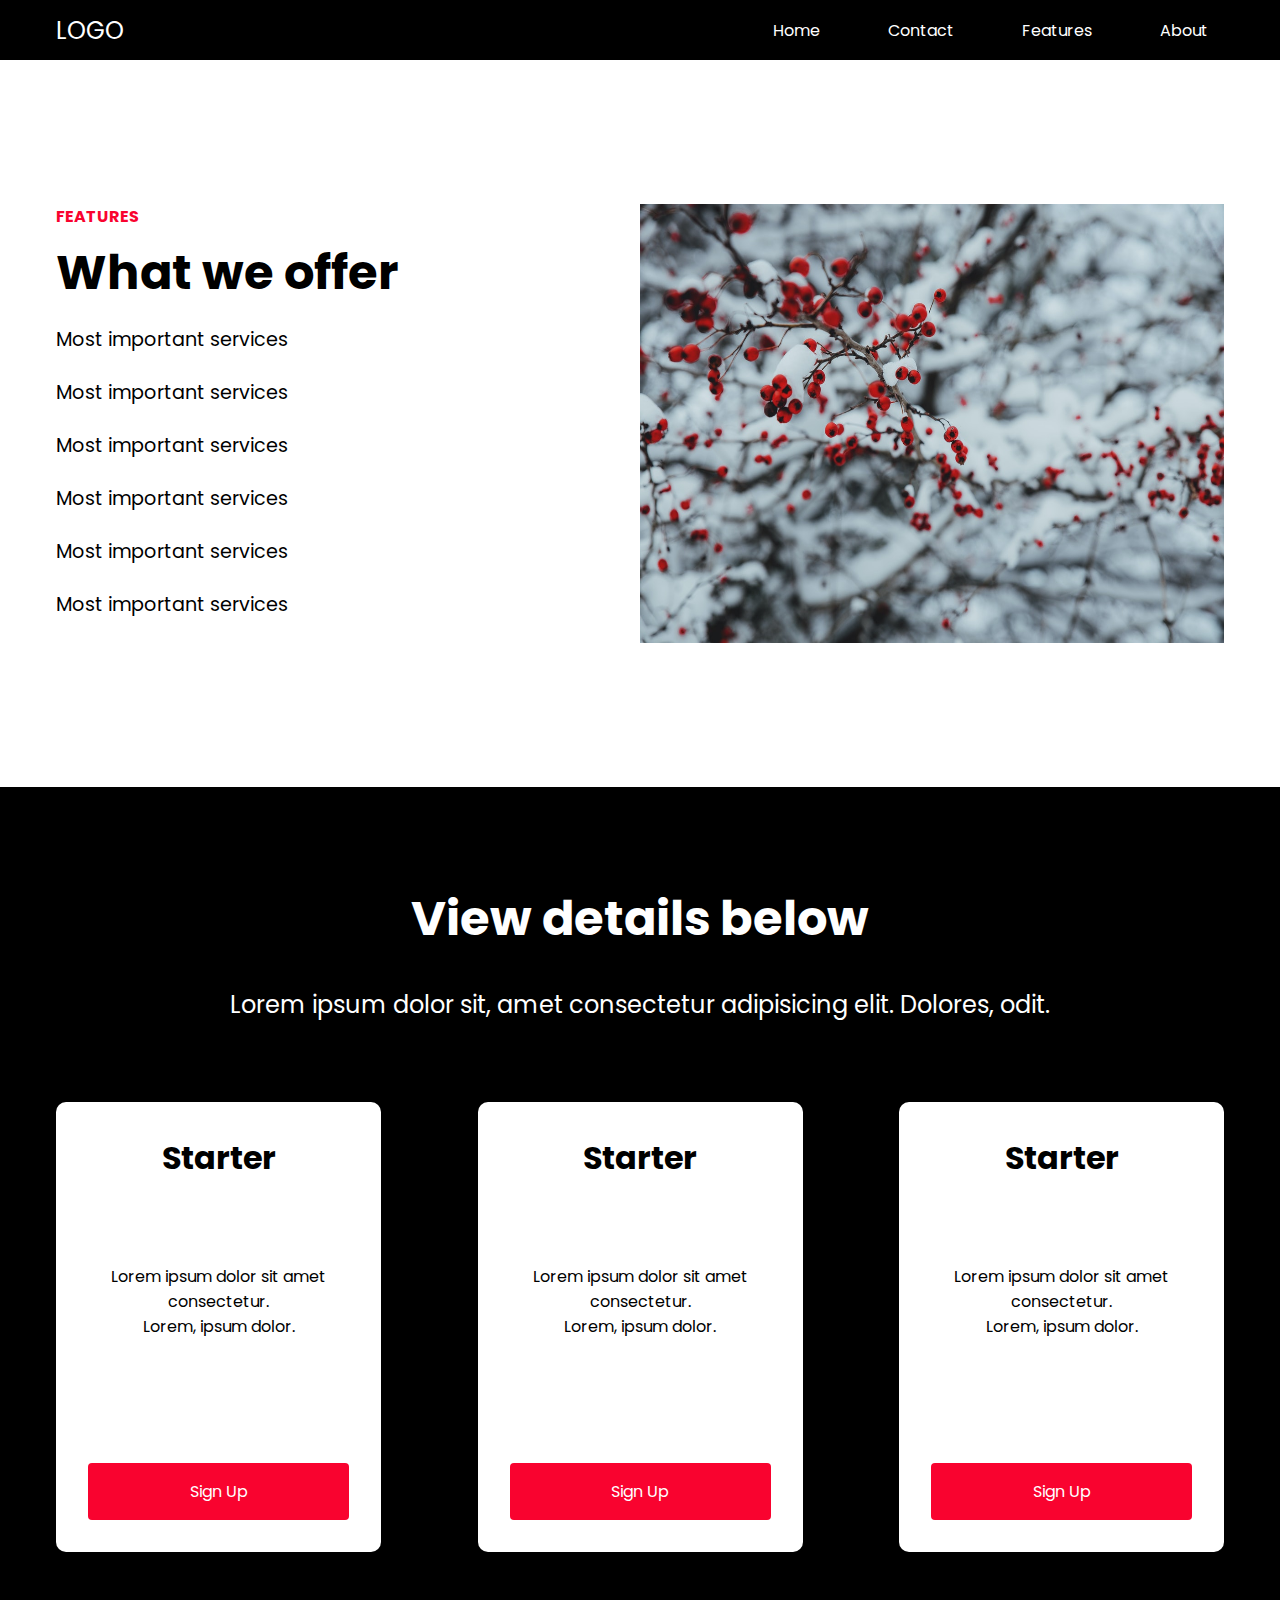
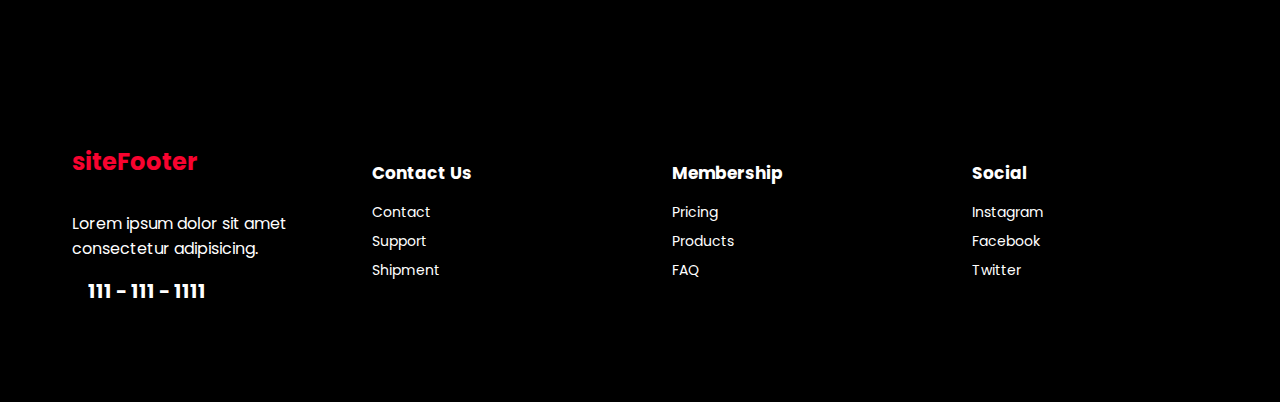
==== features.html @ 0b50f794 "fully made with pages" ====
<!DOCTYPE html>
<html lang="en">
<head>
    <meta charset="UTF-8">
    <meta http-equiv="X-UA-Compatible" content="IE=edge">
    <meta name="viewport" content="width=device-width, initial-scale=1.0">
    <link rel="stylesheet" href="./styles.css">   
    <link rel="stylesheet" href="https://use.fontawesome.com/releases/v5.15.2/css/all.css" integrity="sha384-vSIIfh2YWi9wW0r9iZe7RJPrKwp6bG+s9QZMoITbCckVJqGCCRhc+ccxNcdpHuYu" crossorigin="anonymous"> 
    <link rel="preconnect" href="https://fonts.gstatic.com">
    <link href="https://fonts.googleapis.com/css2?family=Poppins:wght@400;700&display=swap" rel="stylesheet">
    <title>Site Template</title>
</head>
<body>

    <nav class="navbar">
        <a href="" class="navbar__logo">LOGO</a>
        <div class="navbar__toggle" id="mobile-menu">
            <span class="bar"></span>
            <span class="bar"></span>
            <span class="bar"></span>
        </div>
        <div class="navbar__menu">
            <a href="./index.html" class="navbar__link">Home</a>
            <a href="./index.html#fornav" class="navbar__link">Contact</a>
            <a href="./features.html" class="navbar__link">Features</a>
            <a href="./gridpage.html" class="navbar__link">About</a>
        </div>
    </nav>

    <div class="services">
        <div class="services__container">
            <div>
                <p class="topline">Features</p>
                <h1 class="services__heading">What we offer</h1>
                <div class="services__features">
                    <p class="services__feature"><i class="far fa-check-square"></i>Most important services</p>
                    <p class="services__feature"><i class="far fa-check-square"></i>Most important services</p>
                    <p class="services__feature"><i class="far fa-check-square"></i>Most important services</p>
                    <p class="services__feature"><i class="far fa-check-square"></i>Most important services</p>
                    <p class="services__feature"><i class="far fa-check-square"></i>Most important services</p>
                    <p class="services__feature"><i class="far fa-check-square"></i>Most important services</p>
                </div>
            </div>
            <div>
                <img src="./images/bck1.jpg" alt="servicespic" class="services__img" />
            </div>
        </div>
    </div>

    <div class="memberships">
        <h1>View details below</h1>
        <p class="membership__desc">
            Lorem ipsum dolor sit, amet consectetur adipisicing elit. Dolores, odit.
        </p>
        <div class="membership__wrapper">
            <div class="membership__card">
                <div class="membership_title">
                    <i class="fas fa-anchor"></i>
                    <h3>Starter</h3>
                </div>
                <div class="membership__perks">
                    <p>Lorem ipsum dolor sit amet consectetur.
                    <br>Lorem, ipsum dolor.</p>
                </div>
                <a href="/" class="button">Sign Up</a>
            </div>
            <div class="membership__card">
                <div class="membership_title">
                    <i class="fab fa-octopus-deploy"></i>
                    <h3>Starter</h3>
                </div>
                <div class="membership__perks">
                    <p>Lorem ipsum dolor sit amet consectetur.
                    <br>Lorem, ipsum dolor.</p>
                </div>
                <a href="/" class="button">Sign Up</a>
            </div>
            <div class="membership__card">
                <div class="membership_title">
                    <i class="fas fa-fish"></i>
                    <h3>Starter</h3>
                </div>
                <div class="membership__perks">
                    <p>Lorem ipsum dolor sit amet consectetur.
                    <br>Lorem, ipsum dolor.</p>
                </div>
                <a href="/" class="button">Sign Up</a>
            </div>
        </div>
    </div>

    <div class="footer">
        <div class="footer__wrapper">
            <div class="footer__desc">
                <h1>siteFooter</h1>
                <p>Lorem ipsum dolor sit amet consectetur adipisicing.</p>
                <p id="phone"><i class="fas fa-phone-square-alt"></i>111 - 111 - 1111</p>
            </div>
            <div class="footer__links">
                <h2 class="footer__title">Contact Us</h2>
                <a href="/" class="footer__link">Contact</a>
                <a href="/" class="footer__link">Support</a>
                <a href="/" class="footer__link">Shipment</a>
            </div>
        </div>
        <div class="footer__wrapper">
            <div class="footer__links">
                <h2 class="footer__title">Membership</h2>
                <a href="/" class="footer__link">Pricing</a>
                <a href="/" class="footer__link">Products</a>
                <a href="/" class="footer__link">FAQ</a>
            </div>
            <div class="footer__links">
                <h2 class="footer__title">Social</h2>
                <a href="/" class="footer__link">Instagram</a>
                <a href="/" class="footer__link">Facebook</a>
                <a href="/" class="footer__link">Twitter</a>
            </div>
        </div>
    </div>
<script src="./app.js"></script>
</body>
</html>
---- styles.css ----
:root {
    --acolor: #f9032f;
    --bcolor: #000;
    --ccolor: #fff;
}
* {
    box-sizing: border-box;
    margin: 0;
    padding: 0;
    font-family: 'Poppins', sans-serif;
}

/*Nav*/

.navbar {
    position: relative;
    background: var(--bcolor);
    height: 60px;
    padding: 0.5rem calc((100vw - 1200px) / 2);
    display: flex;
    justify-content: space-between;
    align-items: center;
}
.navbar__logo {
    color: var(--ccolor);
    text-decoration: none;
    padding-left: 1rem;
    font-size: 1.5rem;
}
.navbar__link {
    color: var(--ccolor);
    text-decoration: none;
    padding: 0rem, 1rem;
    margin: 2rem;
}
.navbar__link:hover {
    color: var(--acolor);
}

@media screen and (max-width: 768px) {
    body.active {
        overflow-y: hidden;
        overflow-x: hidden;
    }
    .navbar__link {
        display: flex;
        align-items: center;
        justify-content: center;
        margin: 0;
    }

    .navbar__menu {
        display: grid;
        grid-template-columns: 1fr;
        grid-template-rows: repeat(4, 100px);
        position: absolute;
        width: 100%;
        top: -1000px;
    }

    .navbar__menu.active {
        top: 100%;
        opacity: 1;
        z-index: 99;
        height: 100vh;
        font-size: 1.5rem;
        background: var(--bcolor);
    }

    .navbar__toggle .bar {
        width: 25px;
        height: 3px;
        margin: 5px auto;
        transition: all 0.3s ease-in-out;
        background: var(--ccolor);
        display: block;
        cursor: pointer;
    }
    #mobile-menu {
        position: absolute;
        top: 15%;
        right: 5%;
        transform: translate(5%, 20%);
    }
    #mobile-menu.is-active .bar:nth-child(2) {
        opacity: 0;
    }
    #mobile-menu.is-active .bar:nth-child(1) {
        transform: translateY(8px) rotate(45deg);
    }
    #mobile-menu.is-active .bar:nth-child(3) {
        transform: translateY(-8px) rotate(-45deg);
    }
}

/*Hero*/

.hero {
    background: linear-gradient(to right, rgba(0,0,0,0.7), rgba(0,0,0,0)), 
    url('./images/hero.jpg');
    height: 100vh;
    background-position: center;
    background-size: cover;
    padding: 00.5rem calc((100vw - 1200px) / 2);
    display: flex;
    justify-content: flex-start;
    align-items: center;
}
.hero__content {
    color: var(--ccolor);
    padding: 3rem 1rem;
    line-height: 1;
}
.hero__content h1 {
    /*clamp() is nice it scales with the screen size*/
    font-size: clamp(3rem, 8vw, 7rem);
    text-transform: uppercase;
    margin-bottom: 0.5rem;
}
.hero__content p {
    font-size: clamp(1rem, 4vw, 2.5rem);
    text-transform: uppercase;
    margin-bottom: 3rem;
}
.button {
    padding: 1rem 3rem;
    border: none;
    background: var(--acolor);
    color: var(--ccolor);
    font-size: 1rem;
    cursor: pointer;
    outline: none;
    transition: 0.3s ease;
    text-decoration: none;
    border-radius: 4px;
}
.button:hover {
    background: var(--bcolor);
}

/*Services*/

.services {
    padding: 8rem  calc((100vw - 1200px) / 2);
}
.services__container {
    display: grid;
    grid-template-columns: 1fr 1fr;
    padding: 1rem;
}
.services__img {
    width: 100%;
    height: 100%;
}
.topline {
    color: var(--acolor);
    text-transform: uppercase;
    font-weight: bold;
    margin-bottom: 0.5rem;
}
.services__heading {
    margin-bottom: 1rem;
    font-size: clamp(2rem, 6vw, 3rem);
}
.services__features {
    list-style: none;
}
.services__feature {
    margin-bottom: 1.5rem;
    font-size: clamp(1rem, 5vw, 1.2rem);
}
.fa-check-circle {
    margin-right: 0.5rem;
    color: var(--acolor);
}

@media screen and (max-width: 768px) {
    .services__container {
        grid-template-columns: 1fr; 
    }
}

/*Membership*/

.memberships {
    background: var(--bcolor);
    color: var(--ccolor);
    padding: 6rem  calc((100vw - 1200px) / 2);
    text-align: center;
}
.memberships h1 {
    margin-bottom: 1rem;
    font-size: clamp(2rem, 5vw, 3rem);
    padding: 0 1rem;
}
.membership__desc {
    margin-bottom: 3rem;
    font-size: clamp(1rem, 3vw, 1.5rem);
    padding: 1rem;
}
.membership__wrapper {
    display: flex;
    justify-content: space-between;
    align-items: flex-start;
    padding: 1rem;
}
.membership__card {
    padding: 2rem;
    min-height: 450px;
    width: 325px;
    border-radius: 10px;
    background: var(--ccolor);
    color: var(--bcolor);
    display: flex;
    flex-direction: column;
    justify-content: space-between;    
}
.membership__perks {
    min-height: 150px;
}
.membership__card p {
    margin-bottom: 1rem;
}
.membership__card i {
    font-size: 3rem;
    margin-bottom: 2rem;
    color: var(--acolor);
}
.membership__card h3 {
    font-size: clamp(1rem, 5vw, 2rem);
    margin-bottom: 2rem;
}

@media screen and (max-width: 768px) {
    .membership__wrapper {
        flex-direction: column;
        align-items: center; 
    }
    .membership__card {
        width: 90%;
        margin-bottom: 2rem;
    }
}

/*GridCards*/
.grid__net {
    padding: 8rem  calc((100vw - 1200px) / 2);
}
.grid__wrapper {
    display: grid;
    grid-template-columns: 1fr 1fr;
    grid-template-rows: repeat(auto, 350px);
}
.grid__card {
    margin: 1rem;
    border-radius: 10px;
    position: relative;
}
.grid__text {
    padding: 1rem;
}
.grid__text h1 {
    margin-bottom: 1rem;
    font-size: 3rem;
}
.grid__desc {
    font-size: clamp(1rem, 3vw, 1.3rem);
    line-height: 1.4;
}
.grid__card p {
    position: absolute;
    bottom: 30px;
    color: var(--ccolor);
    left: 25px;
    font-size: 3rem;
}
.grid__img {
    width: 100%;
    height: 100%;
    border-radius: 10px;
}

.grid__text:nth-child(1) {
    grid-row: 1 /3;
    grid-column: 2 /3;
}
.grid__text:nth-child(2) {
    grid-row: 5 /6;
    grid-column: 1 /2;
}
.grid__card:nth-child(3) {
    grid-row: 1 /3;
    grid-column: 1 /2;
}
.grid__card:nth-child(4) {
    grid-row: 2 /4;
    grid-column: 2 /3;
}
.grid__card:nth-child(5) {
    grid-row: 3 /5;
    grid-column: 1 /2;
} 
.grid__card:nth-child(6) {
    grid-row: 4 /6;
    grid-column: 2 /3;
}

@media screen and (max-width: 768px) {
    .grid__wrapper {
        grid-template-columns: 1fr;
        grid-template-rows: auto;    
    }
    .grid__text:nth-child(1) {
        grid-row: 1 /2;
        grid-column: 1 /2;
    }
    .grid__text:nth-child(2) {
        grid-row: 6 /7;
        grid-column: 1 /2;
    }
    .grid__card:nth-child(3) {
        grid-row: 3 /4;
        grid-column: 1 /2;
    }
    .grid__card:nth-child(4) {
        grid-row: 4 /5;
        grid-column: 1 /2;
    }
    .grid__card:nth-child(5) {
        grid-row: 5 /6;
        grid-column: 1 /2;
    } 
    .grid__card:nth-child(6) {
        grid-row: 2 /3;
        grid-column: 1 /2;
    }
}

/*Emailform*/

.email {
    background: linear-gradient(to top, rgba(0,0,0,1), rgba(0,0,0,0.2)), url('./images/bck2.jpg') no-repeat center;
    background-size: cover;
    height: 450px;
    width: 100%;
    padding: 5rem calc((100vw - 1200px) / 2);
    color: var(--ccolor);
    display: flex;
    justify-content: center;
    align-items: center;
}
.email__content {
    display: flex;
    flex-direction: column;
    align-items: center;
}
.email__content h1 {
    text-align: center;
    margin-bottom: 1rem;
    font-size: clamp(1rem, 5vw, 3rem);
    padding: 0 1rem;
}
.email__content p {
    text-align: center;
    font-size: clamp(1rem, 2.5vw, 1.5rem);
    padding: 0 1rem;
    margin-bottom: 2rem;
}
form {
    z-index: 10;
}
.form__wrap input {
    padding: 1rem 1.5rem;
    outline: none;
    width: 350px;
    height: 50px;
    border: none;
    margin-right: 1rem;
    border-radius: 4px;
}
@media screen and (max-width: 768px) {
    .form__wrap {
        display: flex;
        flex-direction: column;
        padding: 0 1rem;
    }
    .form__wrap input {
        margin-bottom: 1rem;
        width: 100%;
        margin-right: 0;
    }
    button {
        width: 100%;
        min-width: 350px;
    }
}
@media screen and (max-width: 400px) {
    button {
        width: 100%;
        min-width: 250px;
    }
}

/*Footer*/

.footer {
    padding: 5rem calc((100vw - 1200px) / 2);
    display: grid;
    grid-template-columns: repeat(2, 1fr);
    color: var(--ccolor);
    background: var(--bcolor);
}
.footer__desc {
    padding: 0 2rem;
}
.footer__desc h1 {
    margin-bottom: 2rem;
    color: var(--acolor);
    font-size: 1.5rem;
}
.footer__desc p {
    margin-bottom: 1rem;
}
#phone {
    font-weight: bold;
    font-size: 1.2rem;
}
#phone i {
    color: var(--acolor);
    padding-right: 1rem;
}
.footer__wrapper {
    display: grid;
    grid-template-columns: repeat(2, 1fr);
}
.footer__links {
    display: flex;
    flex-direction: column;
    align-items: flex-start;
    padding: 1rem 2rem;
}
.footer__title {
    font-size: 17px;
    margin-bottom: 16px;
}
.footer__link {
    text-decoration: none;
    color: var(--ccolor);
    font-size: 14px;
    margin-bottom: 0.5rem;
    transition: 0.3s ease-in-out;
}
.footer__link:hover {
    color: var(--acolor);
}

@media screen and (max-width: 820px) {
    .footer__wrapper {
        grid-template-columns: 1fr;
    }
}
@media screen and (max-width: 400px) {
    .footer__desc {
        padding: 1rem;
    }
    .footer__link {
        padding: 1rem;
    }
}
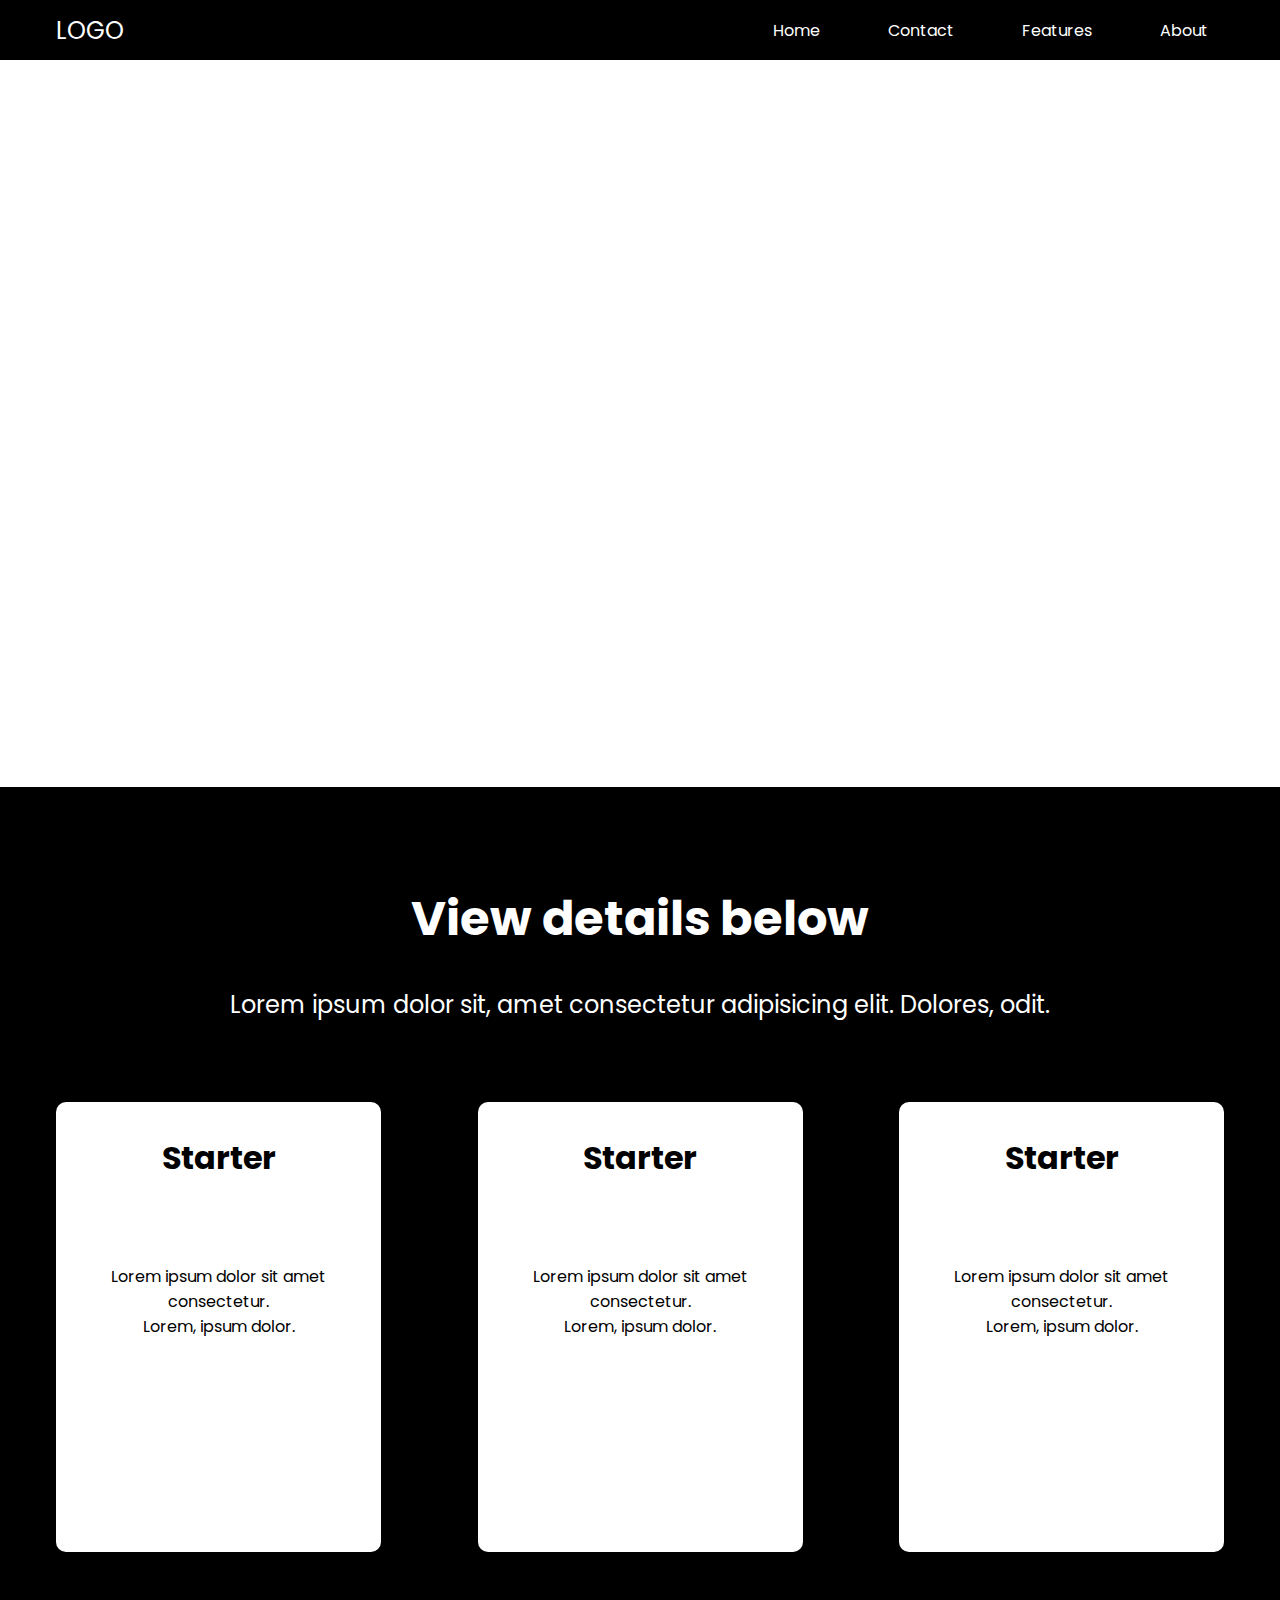
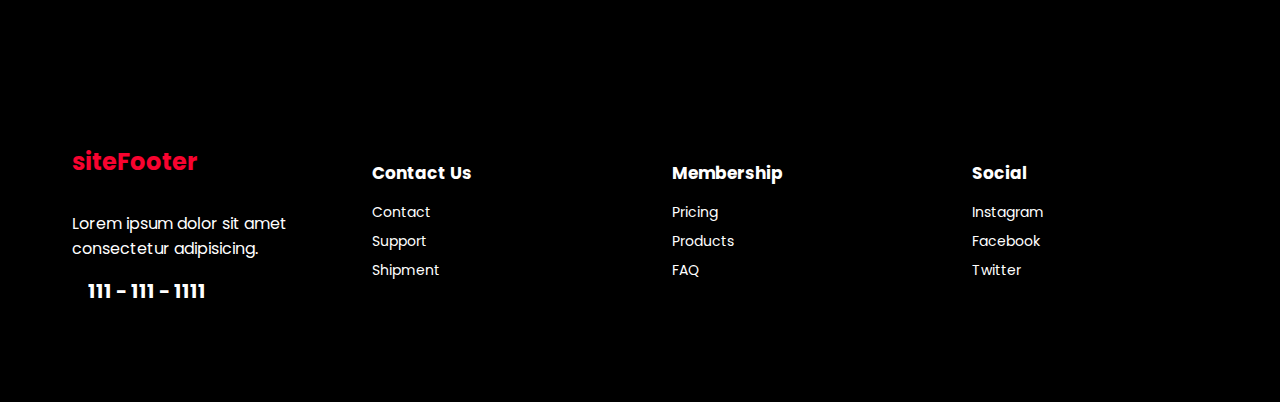
==== commit 259bb9b7: "javascript made, animations by elements" ====
--- a/features.html
+++ b/features.html
@@ -33,12 +33,12 @@
                 <p class="topline">Features</p>
                 <h1 class="services__heading">What we offer</h1>
                 <div class="services__features">
-                    <p class="services__feature"><i class="far fa-check-square"></i>Most important services</p>
-                    <p class="services__feature"><i class="far fa-check-square"></i>Most important services</p>
-                    <p class="services__feature"><i class="far fa-check-square"></i>Most important services</p>
-                    <p class="services__feature"><i class="far fa-check-square"></i>Most important services</p>
-                    <p class="services__feature"><i class="far fa-check-square"></i>Most important services</p>
-                    <p class="services__feature"><i class="far fa-check-square"></i>Most important services</p>
+                    <p class="services__feature animx" data-delay="0.1s"><i class="far fa-check-square"></i>Most important services</p>
+                    <p class="services__feature animx" data-delay="0.2s"><i class="far fa-check-square"></i>Most important services</p>
+                    <p class="services__feature animx" data-delay="0.4s"><i class="far fa-check-square"></i>Most important services</p>
+                    <p class="services__feature animx" data-delay="0.6s"><i class="far fa-check-square"></i>Most important services</p>
+                    <p class="services__feature animx" data-delay="0.8s"><i class="far fa-check-square"></i>Most important services</p>
+                    <p class="services__feature animx" data-delay="0.9s"><i class="far fa-check-square"></i>Most important services</p>
                 </div>
             </div>
             <div>
--- a/styles.css
+++ b/styles.css
@@ -8,6 +8,39 @@
     margin: 0;
     padding: 0;
     font-family: 'Poppins', sans-serif;
+}
+
+/*Animation*/
+
+@keyframes anim1 {
+    from {
+        transform: translateY(-70px);
+        opacity: 0;
+    }
+    to {
+        transform: translateY(0);
+        opacity: 1;
+    }
+}
+@keyframes anim2 {
+    from {
+        transform: translateX(100px);
+        opacity: 0;
+    }
+    to {
+        transform: translateX(0);
+        opacity: 1;
+    }
+}
+@keyframes anim3 {
+    from {
+        transform: translateX(-100px);
+        opacity: 0;
+    }
+    to {
+        transform: translateX(0);
+        opacity: 1;
+    }
 }
 
 /*Nav*/
@@ -116,11 +149,13 @@
     font-size: clamp(3rem, 8vw, 7rem);
     text-transform: uppercase;
     margin-bottom: 0.5rem;
+    opacity: 0;
 }
 .hero__content p {
     font-size: clamp(1rem, 4vw, 2.5rem);
     text-transform: uppercase;
     margin-bottom: 3rem;
+    opacity: 0;
 }
 .button {
     padding: 1rem 3rem;
@@ -133,6 +168,7 @@
     transition: 0.3s ease;
     text-decoration: none;
     border-radius: 4px;
+    opacity: 0;
 }
 .button:hover {
     background: var(--bcolor);
@@ -151,16 +187,19 @@
 .services__img {
     width: 100%;
     height: 100%;
+    opacity: 0;
 }
 .topline {
     color: var(--acolor);
     text-transform: uppercase;
     font-weight: bold;
     margin-bottom: 0.5rem;
+    opacity: 0;
 }
 .services__heading {
     margin-bottom: 1rem;
     font-size: clamp(2rem, 6vw, 3rem);
+    opacity: 0;
 }
 .services__features {
     list-style: none;
@@ -168,6 +207,7 @@
 .services__feature {
     margin-bottom: 1.5rem;
     font-size: clamp(1rem, 5vw, 1.2rem);
+    opacity: 0;
 }
 .fa-check-circle {
     margin-right: 0.5rem;
@@ -258,6 +298,7 @@
 }
 .grid__text {
     padding: 1rem;
+    opacity: 0;
 }
 .grid__text h1 {
     margin-bottom: 1rem;
@@ -278,6 +319,7 @@
     width: 100%;
     height: 100%;
     border-radius: 10px;
+    opacity: 0;
 }
 
 .grid__text:nth-child(1) {
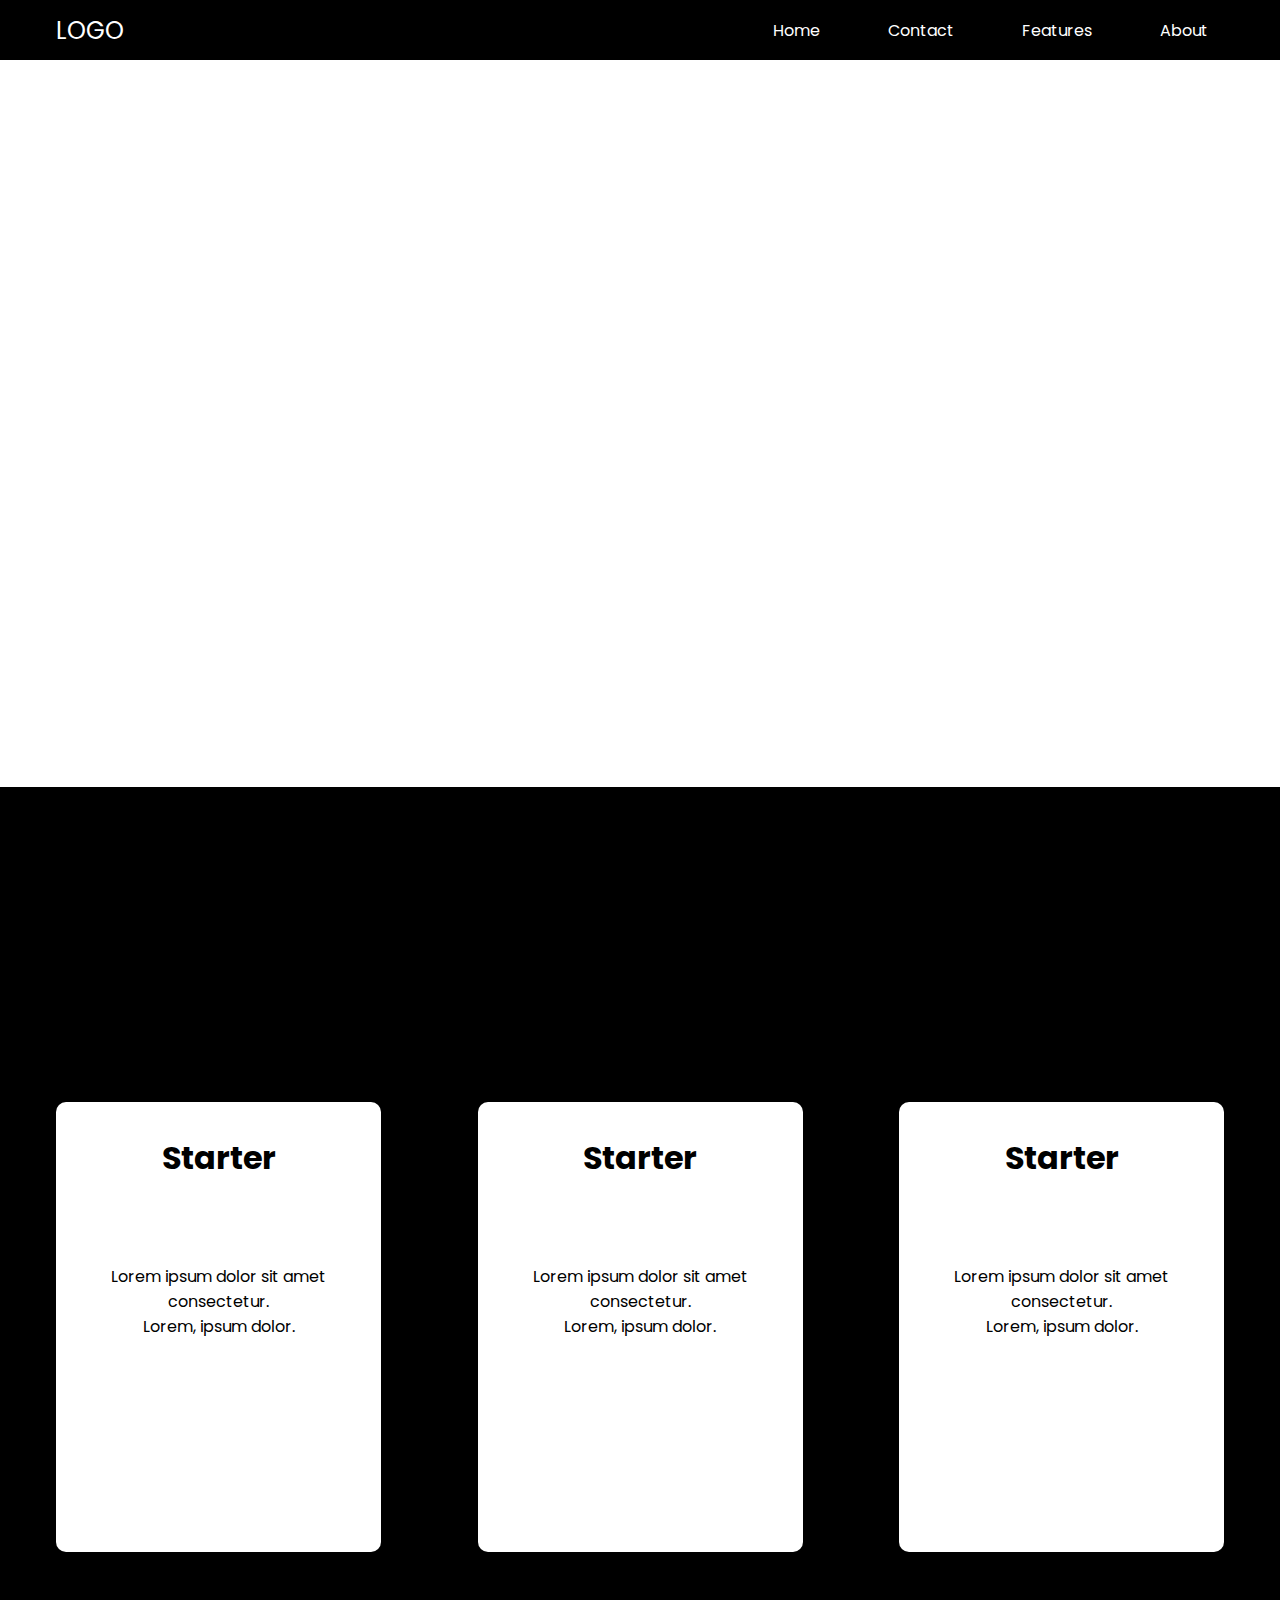
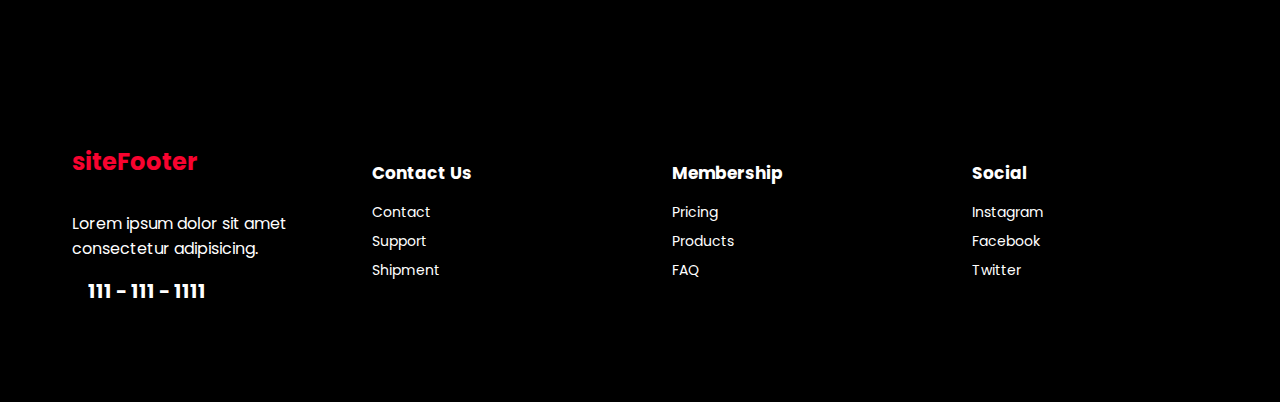
==== commit c2345213: "anim settings, page split" ====
--- a/features.html
+++ b/features.html
@@ -30,30 +30,30 @@
     <div class="services">
         <div class="services__container">
             <div>
-                <p class="topline">Features</p>
-                <h1 class="services__heading">What we offer</h1>
-                <div class="services__features">
-                    <p class="services__feature animx" data-delay="0.1s"><i class="far fa-check-square"></i>Most important services</p>
-                    <p class="services__feature animx" data-delay="0.2s"><i class="far fa-check-square"></i>Most important services</p>
-                    <p class="services__feature animx" data-delay="0.4s"><i class="far fa-check-square"></i>Most important services</p>
-                    <p class="services__feature animx" data-delay="0.6s"><i class="far fa-check-square"></i>Most important services</p>
-                    <p class="services__feature animx" data-delay="0.8s"><i class="far fa-check-square"></i>Most important services</p>
-                    <p class="services__feature animx" data-delay="0.9s"><i class="far fa-check-square"></i>Most important services</p>
+                <p class="topline animy" data-delay="0s">Features</p>
+                <h1 class="services__heading animy" data-delay="0s">What we offer</h1>
+                <div class="services__features animx" data-delay="0s">
+                    <p class="services__feature"><i class="far fa-check-square"></i>Most important services</p>
+                    <p class="services__feature"><i class="far fa-check-square"></i>Most important services</p>
+                    <p class="services__feature"><i class="far fa-check-square"></i>Most important services</p>
+                    <p class="services__feature"><i class="far fa-check-square"></i>Most important services</p>
+                    <p class="services__feature"><i class="far fa-check-square"></i>Most important services</p>
+                    <p class="services__feature"><i class="far fa-check-square"></i>Most important services</p>
                 </div>
             </div>
             <div>
-                <img src="./images/bck1.jpg" alt="servicespic" class="services__img" />
+                <img src="./images/bck1.jpg" alt="servicespic" class="services__img animy" data-delay="0s"/>
             </div>
         </div>
     </div>
 
     <div class="memberships">
-        <h1>View details below</h1>
-        <p class="membership__desc">
+        <h1 class="animx" data-delay="0s">View details below</h1>
+        <p class="membership__desc animxrev" data-delay="0s">
             Lorem ipsum dolor sit, amet consectetur adipisicing elit. Dolores, odit.
         </p>
         <div class="membership__wrapper">
-            <div class="membership__card">
+            <div class="membership__card animy" data-delay="0s">
                 <div class="membership_title">
                     <i class="fas fa-anchor"></i>
                     <h3>Starter</h3>
@@ -64,7 +64,7 @@
                 </div>
                 <a href="/" class="button">Sign Up</a>
             </div>
-            <div class="membership__card">
+            <div class="membership__card animy" data-delay="0s">
                 <div class="membership_title">
                     <i class="fab fa-octopus-deploy"></i>
                     <h3>Starter</h3>
@@ -75,7 +75,7 @@
                 </div>
                 <a href="/" class="button">Sign Up</a>
             </div>
-            <div class="membership__card">
+            <div class="membership__card animy" data-delay="0s">
                 <div class="membership_title">
                     <i class="fas fa-fish"></i>
                     <h3>Starter</h3>
@@ -88,7 +88,7 @@
             </div>
         </div>
     </div>
-
+    
     <div class="footer">
         <div class="footer__wrapper">
             <div class="footer__desc">
--- a/styles.css
+++ b/styles.css
@@ -203,11 +203,12 @@
 }
 .services__features {
     list-style: none;
+    opacity: 0;
+
 }
 .services__feature {
     margin-bottom: 1.5rem;
     font-size: clamp(1rem, 5vw, 1.2rem);
-    opacity: 0;
 }
 .fa-check-circle {
     margin-right: 0.5rem;
@@ -232,11 +233,13 @@
     margin-bottom: 1rem;
     font-size: clamp(2rem, 5vw, 3rem);
     padding: 0 1rem;
+    opacity: 0;
 }
 .membership__desc {
     margin-bottom: 3rem;
     font-size: clamp(1rem, 3vw, 1.5rem);
     padding: 1rem;
+    opacity: 0;
 }
 .membership__wrapper {
     display: flex;
